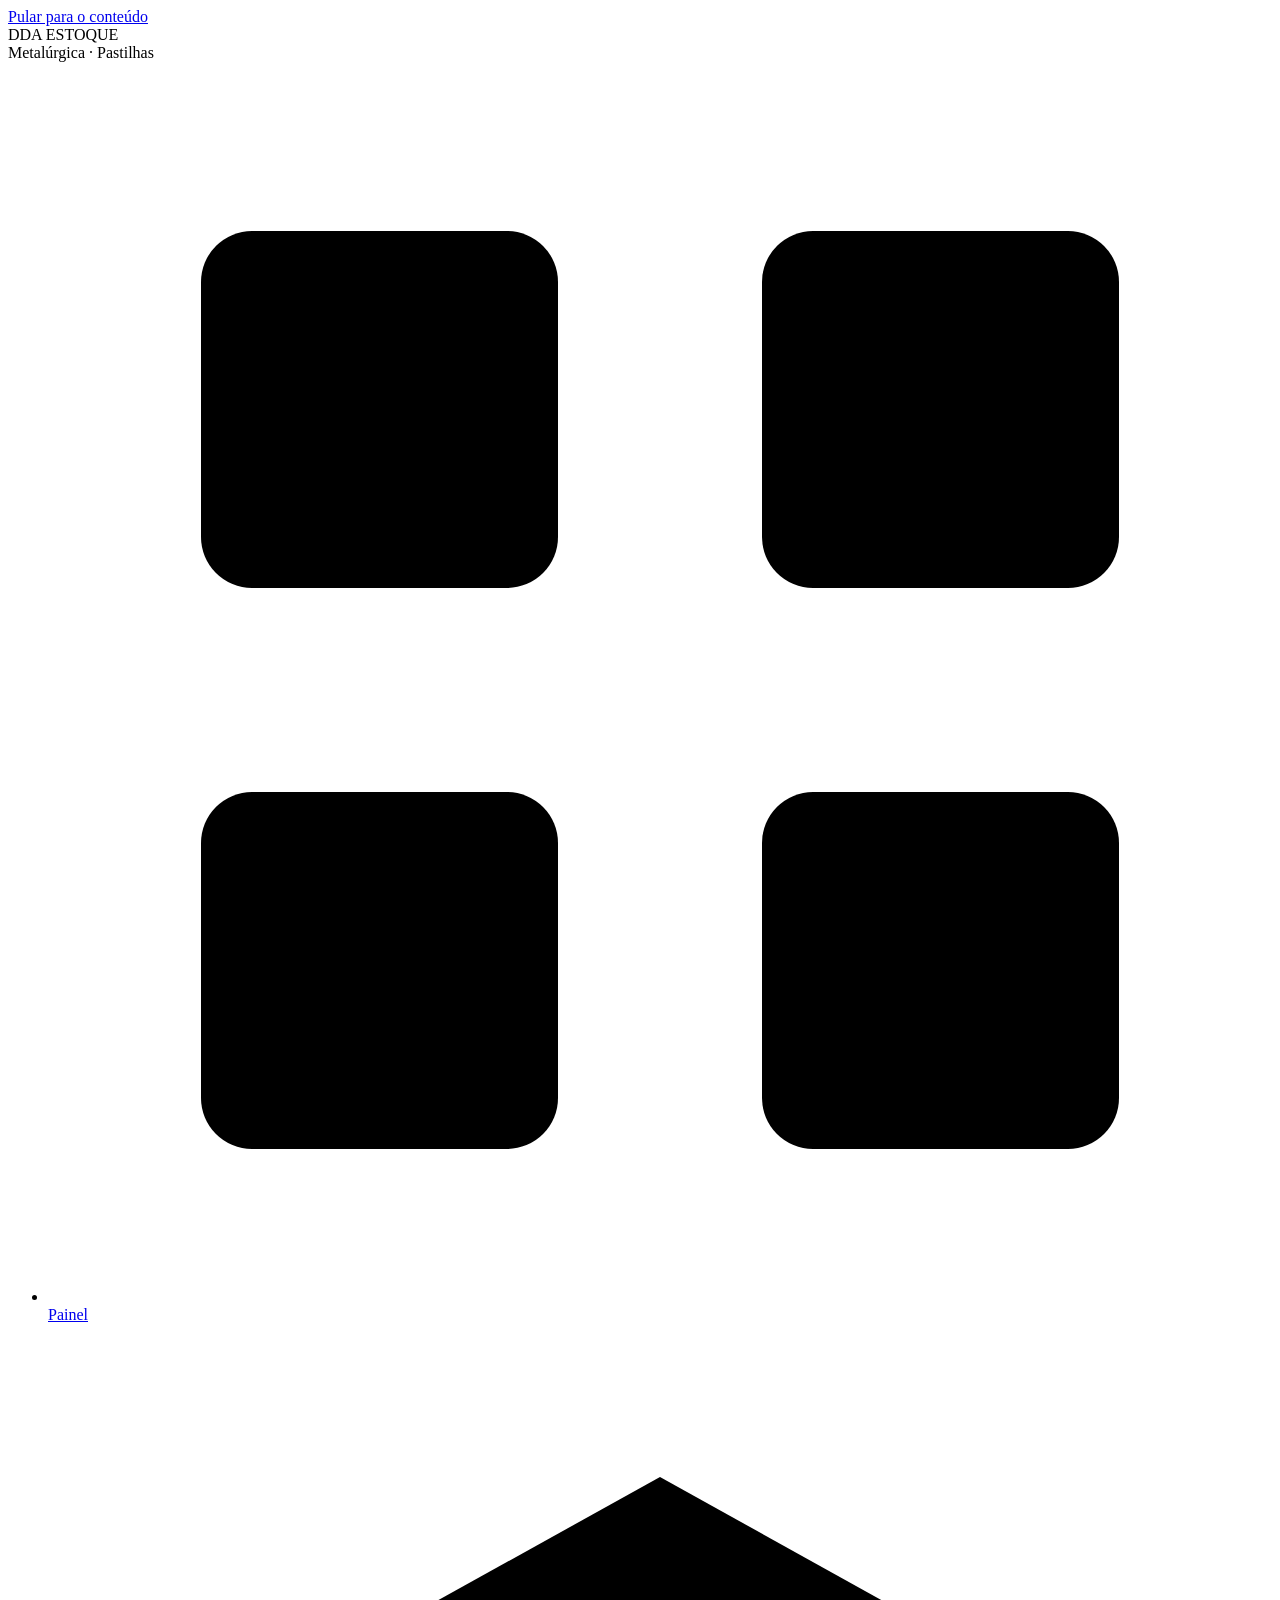
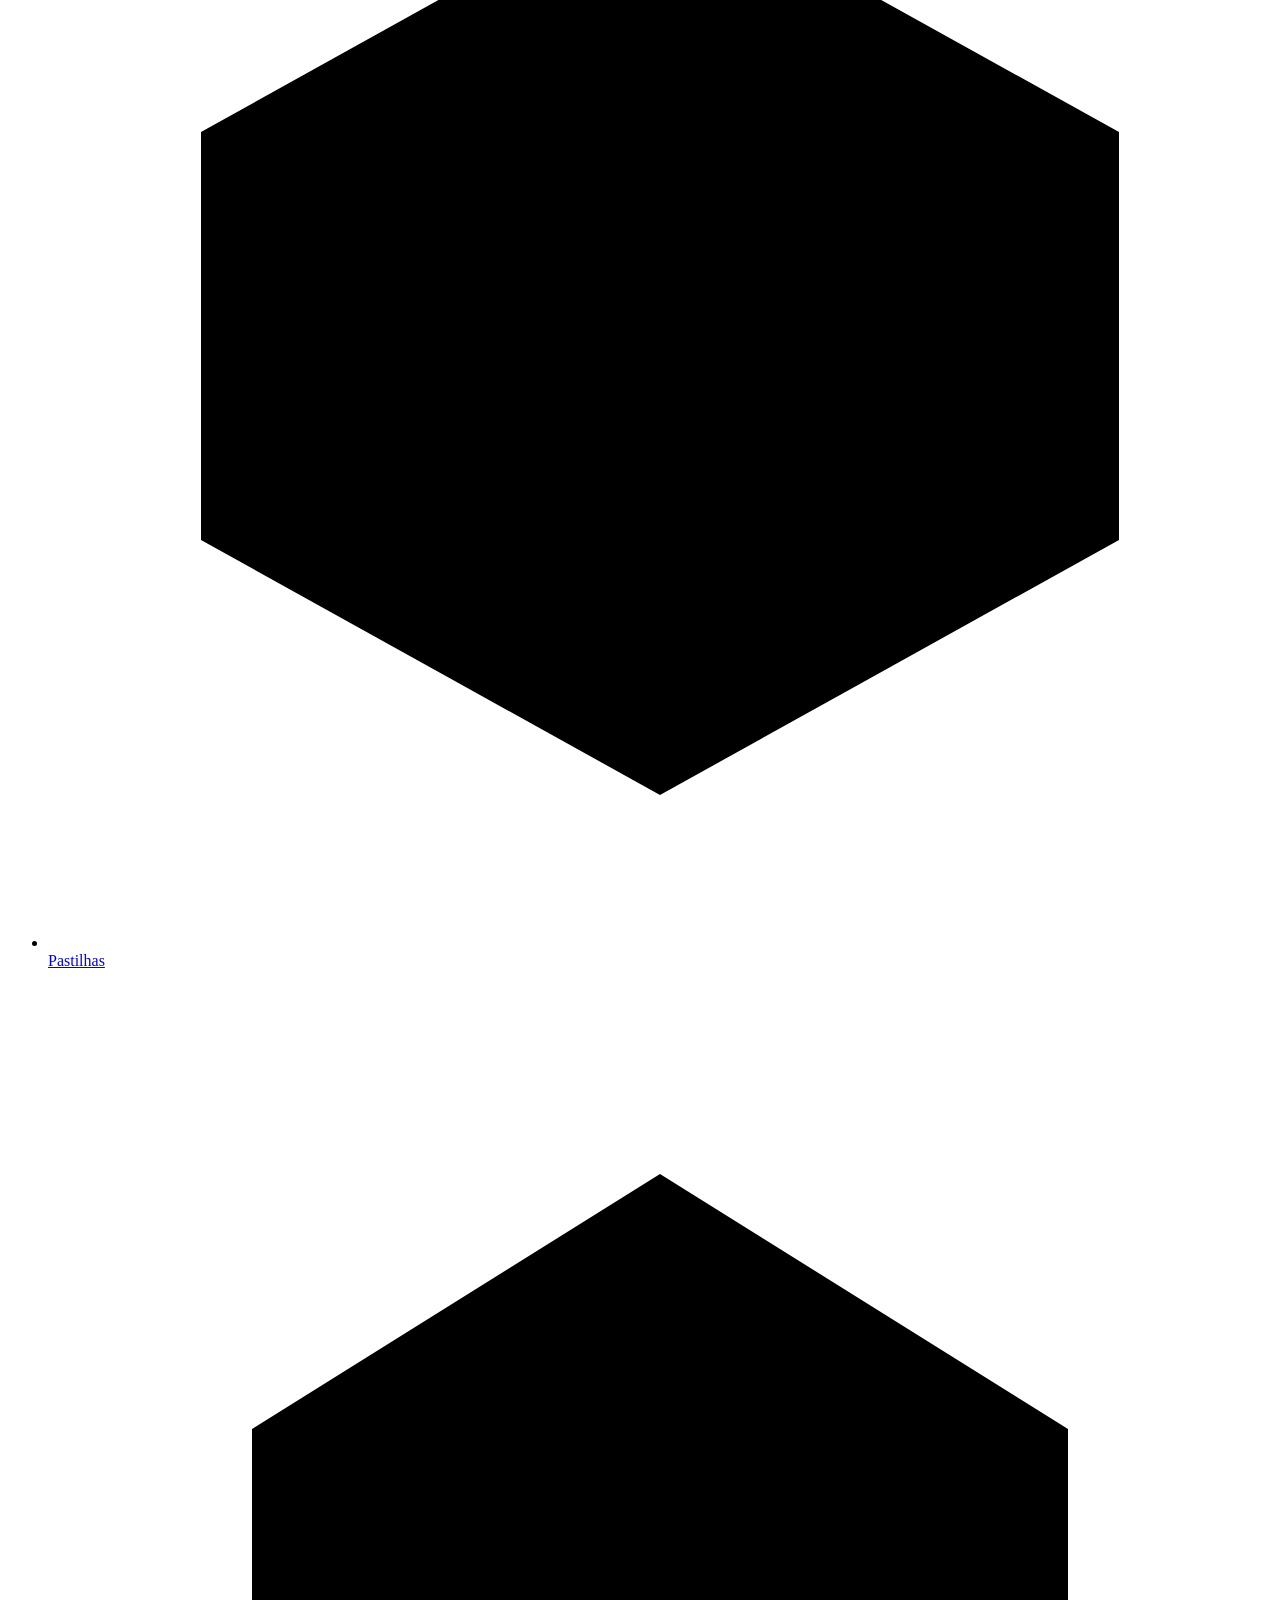
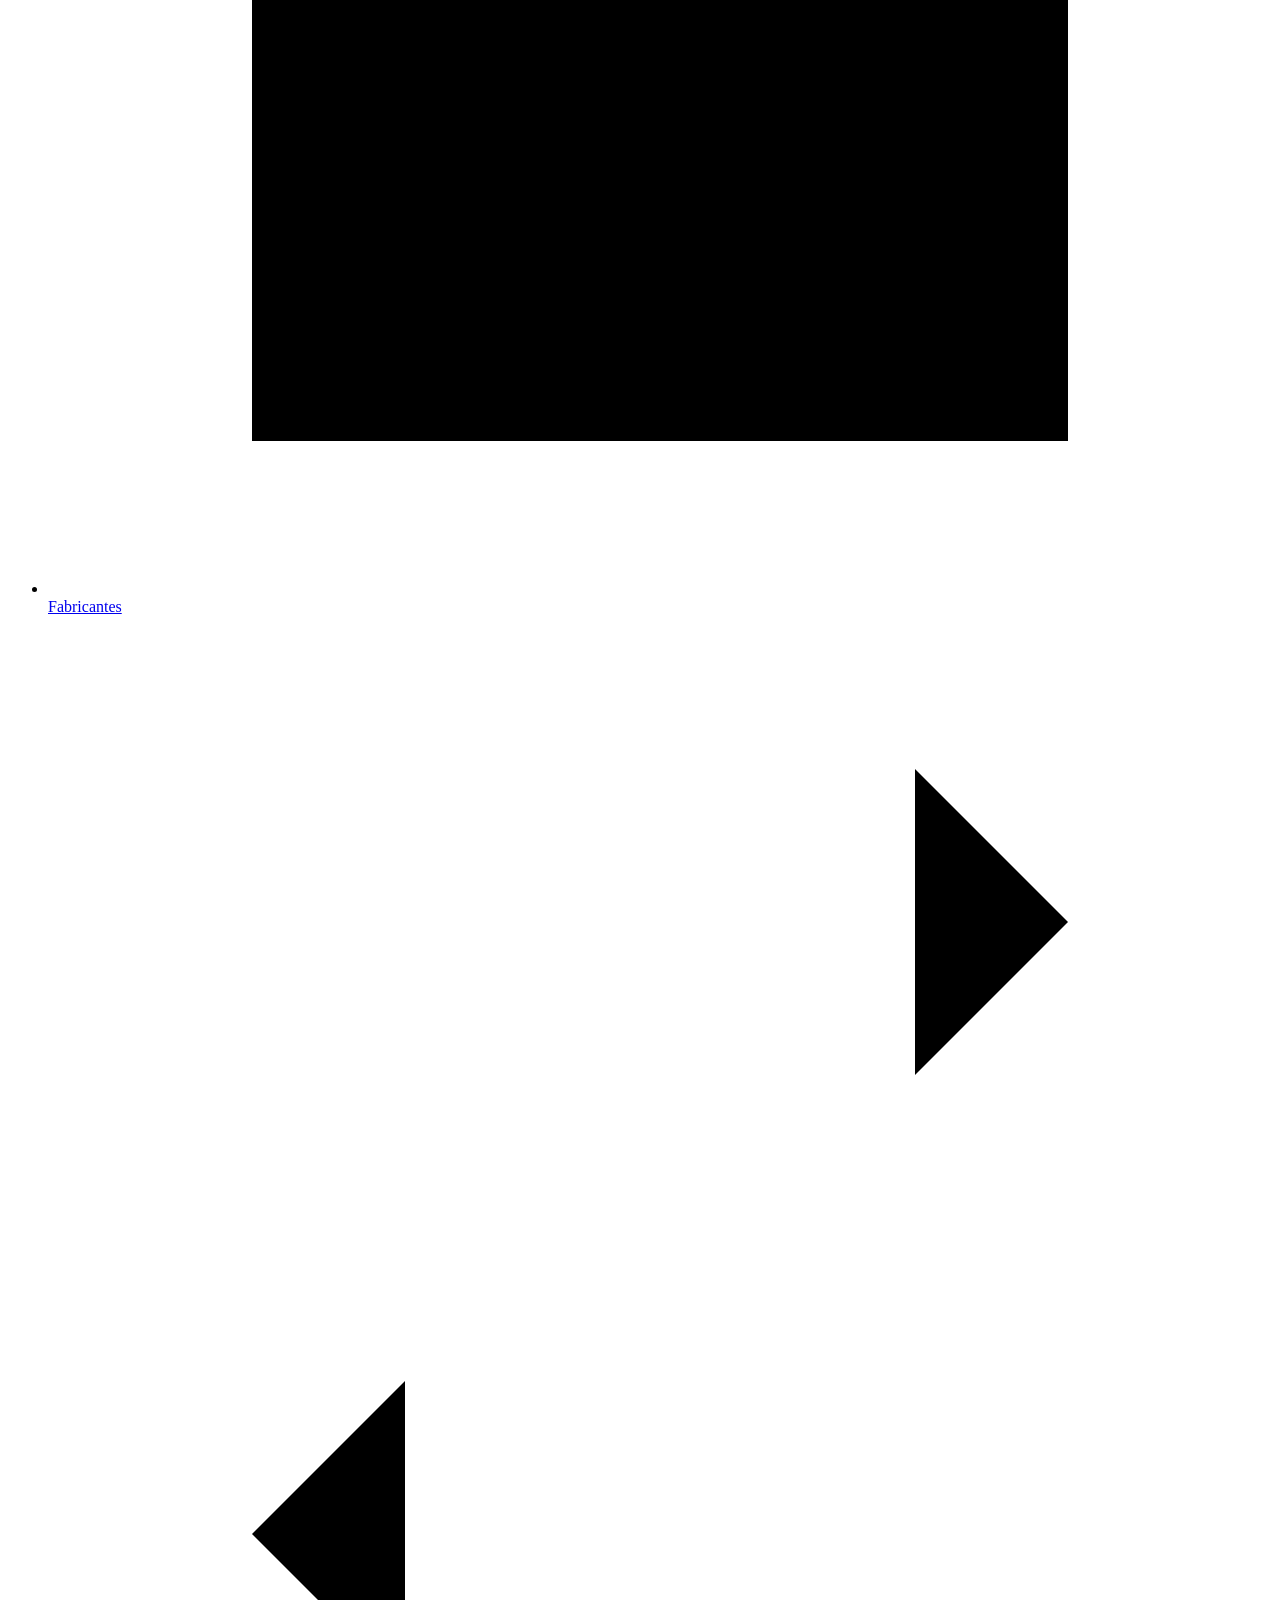
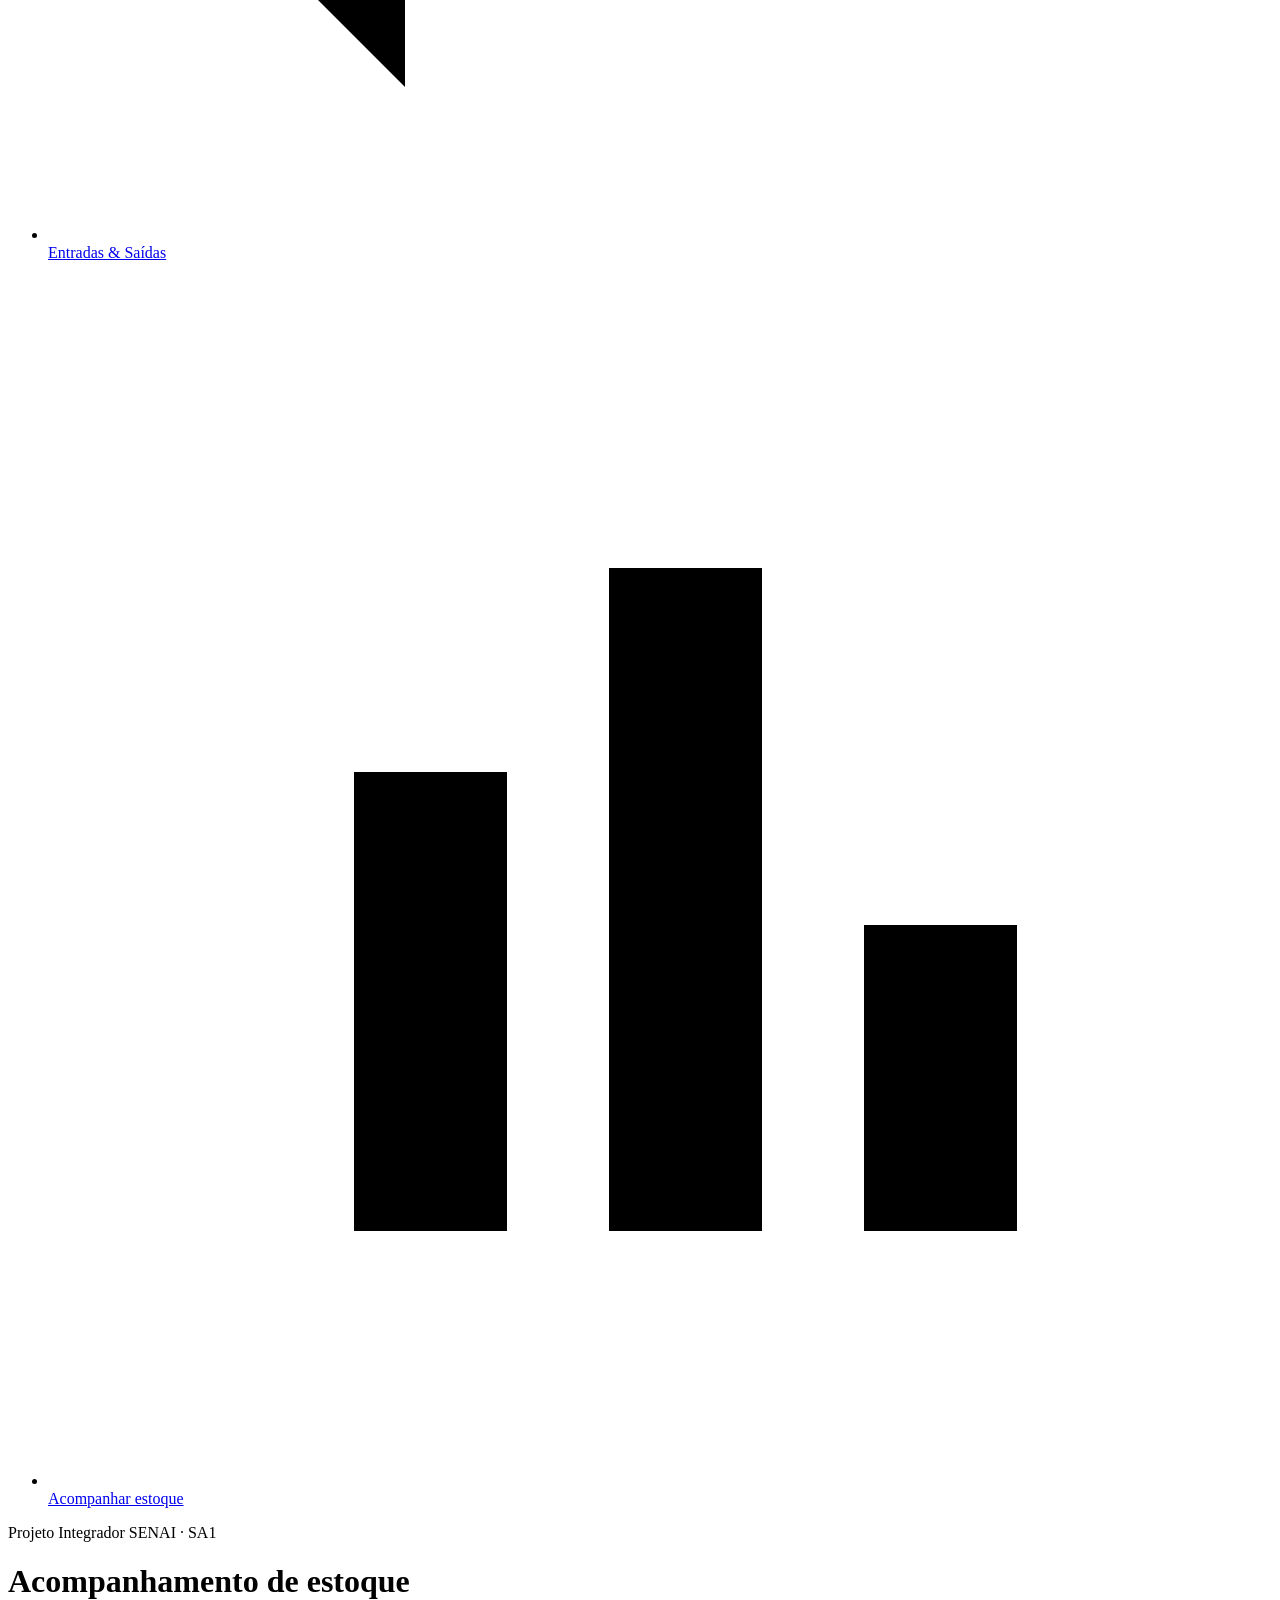
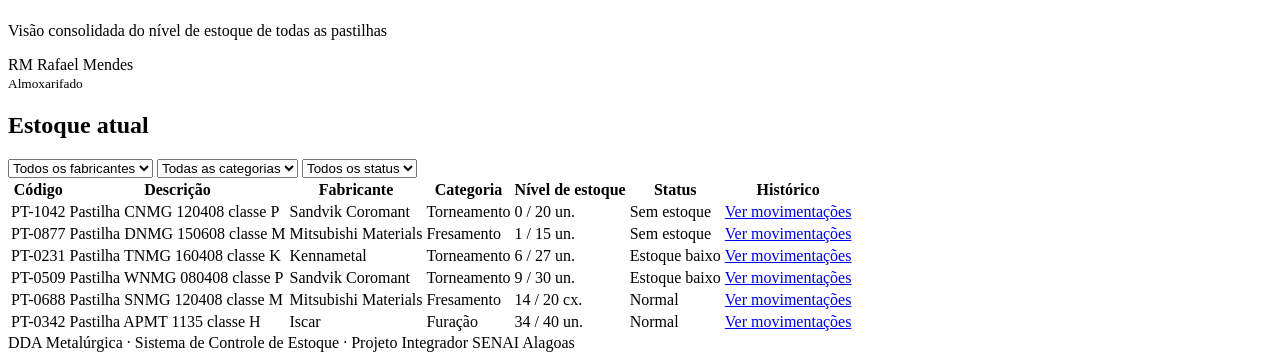
==== estoque.html @ 51c49572 "SA1 Versão 1" ====
<!DOCTYPE html>
<html lang="pt-BR">
<head>
<meta charset="UTF-8">
<meta name="viewport" content="width=device-width, initial-scale=1.0">
<title>Acompanhamento de Estoque · DDA Metalúrgica</title>
<link rel="preconnect" href="https://fonts.googleapis.com">
<link href="https://fonts.googleapis.com/css2?family=Oswald:wght@500;600;700&family=Inter:wght@400;500;600;700&family=IBM+Plex+Mono:wght@400;500&display=swap" rel="stylesheet">
<link rel="stylesheet" href="css/style.css">
</head>
<body>
<a class="skip-link" href="#conteudo">Pular para o conteúdo</a>

<div class="app-shell">

  <aside class="sidebar">
    <div class="brand">
      <div class="brand__mark">DDA <span>ESTOQUE</span></div>
      <div class="brand__sub">Metalúrgica &middot; Pastilhas</div>
    </div>
    <ul class="nav">
      <li class="nav__item">
        <a href="index.html">
          <svg class="nav__icon" viewBox="0 0 24 24"><rect x="3" y="3" width="7" height="7" rx="1"/><rect x="14" y="3" width="7" height="7" rx="1"/><rect x="3" y="14" width="7" height="7" rx="1"/><rect x="14" y="14" width="7" height="7" rx="1"/></svg>
          Painel
        </a>
      </li>
      <li class="nav__item">
        <a href="pastilhas.html">
          <svg class="nav__icon" viewBox="0 0 24 24"><path d="M21 8 12 3 3 8l9 5 9-5Z"/><path d="M3 8v8l9 5 9-5V8"/><path d="M12 13v8"/></svg>
          Pastilhas
        </a>
      </li>
      <li class="nav__item">
        <a href="fabricantes.html">
          <svg class="nav__icon" viewBox="0 0 24 24"><path d="M4 21V9l8-5 8 5v12"/><path d="M9 21v-6h6v6"/><path d="M9 9h.01M9 13h.01M15 9h.01M15 13h.01"/></svg>
          Fabricantes
        </a>
      </li>
      <li class="nav__item">
        <a href="movimentacoes.html">
          <svg class="nav__icon" viewBox="0 0 24 24"><path d="M17 3v6l3-3"/><path d="M17 9l-3-3"/><path d="M7 21v-6l-3 3"/><path d="M7 15l3 3"/><path d="M17 9H7"/><path d="M7 15h10"/></svg>
          Entradas &amp; Saídas
        </a>
      </li>
      <li class="nav__item">
        <a href="estoque.html" class="is-active" aria-current="page">
          <svg class="nav__icon" viewBox="0 0 24 24"><path d="M4 19h16"/><rect x="6" y="10" width="3" height="9"/><rect x="11" y="6" width="3" height="13"/><rect x="16" y="13" width="3" height="6"/></svg>
          Acompanhar estoque
        </a>
      </li>
    </ul>
    <div class="sidebar__footer">Projeto Integrador SENAI · SA1</div>
  </aside>

  <div class="main">
    <header class="topbar">
      <div class="topbar__title">
        <h1>Acompanhamento de estoque</h1>
        <p>Visão consolidada do nível de estoque de todas as pastilhas</p>
      </div>
      <div class="topbar__user">
        <span class="avatar">RM</span>
        <span>Rafael Mendes<br><small>Almoxarifado</small></span>
      </div>
    </header>

    <main id="conteudo" class="content">

      <section aria-labelledby="lista-title">
        <div class="card">
          <div class="card__header">
            <h2 id="lista-title">Estoque atual</h2>
            <div class="filter-bar">
              <select aria-label="Filtrar por fabricante">
                <option value="">Todos os fabricantes</option>
                <option>Sandvik Coromant</option>
                <option>Mitsubishi Materials</option>
                <option>Kennametal</option>
              </select>
              <select aria-label="Filtrar por categoria">
                <option value="">Todas as categorias</option>
                <option>Torneamento</option>
                <option>Fresamento</option>
                <option>Furação</option>
              </select>
              <select aria-label="Filtrar por status">
                <option value="">Todos os status</option>
                <option>Sem estoque</option>
                <option>Estoque baixo</option>
                <option>Normal</option>
              </select>
            </div>
          </div>
          <div class="table-wrap">
            <table>
              <thead>
                <tr>
                  <th scope="col">Código</th>
                  <th scope="col">Descrição</th>
                  <th scope="col">Fabricante</th>
                  <th scope="col">Categoria</th>
                  <th scope="col">Nível de estoque</th>
                  <th scope="col">Status</th>
                  <th scope="col">Histórico</th>
                </tr>
              </thead>
              <tbody>
                <tr>
                  <td data-label="Código"><span class="tag-code">PT-1042</span></td>
                  <td data-label="Descrição">Pastilha CNMG 120408 classe P</td>
                  <td data-label="Fabricante">Sandvik Coromant</td>
                  <td data-label="Categoria">Torneamento</td>
                  <td data-label="Nível">
                    <div class="gauge gauge--out" style="--pct:0%; --min-pct:35%" data-atual="0" data-total="20" data-minimo="7">
                      <div class="gauge__track"><div class="gauge__fill"></div><div class="gauge__min-mark"></div></div>
                      <span class="gauge__value">0 / 20 un.</span>
                    </div>
                  </td>
                  <td data-label="Status"><span class="badge badge--out">Sem estoque</span></td>
                  <td data-label="Histórico"><a href="movimentacoes.html?pastilha=PT-1042">Ver movimentações</a></td>
                </tr>
                <tr>
                  <td data-label="Código"><span class="tag-code">PT-0877</span></td>
                  <td data-label="Descrição">Pastilha DNMG 150608 classe M</td>
                  <td data-label="Fabricante">Mitsubishi Materials</td>
                  <td data-label="Categoria">Fresamento</td>
                  <td data-label="Nível">
                    <div class="gauge gauge--out" style="--pct:5%; --min-pct:30%" data-atual="1" data-total="15" data-minimo="5">
                      <div class="gauge__track"><div class="gauge__fill"></div><div class="gauge__min-mark"></div></div>
                      <span class="gauge__value">1 / 15 un.</span>
                    </div>
                  </td>
                  <td data-label="Status"><span class="badge badge--out">Sem estoque</span></td>
                  <td data-label="Histórico"><a href="movimentacoes.html?pastilha=PT-0877">Ver movimentações</a></td>
                </tr>
                <tr>
                  <td data-label="Código"><span class="tag-code">PT-0231</span></td>
                  <td data-label="Descrição">Pastilha TNMG 160408 classe K</td>
                  <td data-label="Fabricante">Kennametal</td>
                  <td data-label="Categoria">Torneamento</td>
                  <td data-label="Nível">
                    <div class="gauge gauge--low" style="--pct:22%; --min-pct:40%" data-atual="6" data-total="27" data-minimo="11">
                      <div class="gauge__track"><div class="gauge__fill"></div><div class="gauge__min-mark"></div></div>
                      <span class="gauge__value">6 / 27 un.</span>
                    </div>
                  </td>
                  <td data-label="Status"><span class="badge badge--low">Estoque baixo</span></td>
                  <td data-label="Histórico"><a href="movimentacoes.html?pastilha=PT-0231">Ver movimentações</a></td>
                </tr>
                <tr>
                  <td data-label="Código"><span class="tag-code">PT-0509</span></td>
                  <td data-label="Descrição">Pastilha WNMG 080408 classe P</td>
                  <td data-label="Fabricante">Sandvik Coromant</td>
                  <td data-label="Categoria">Torneamento</td>
                  <td data-label="Nível">
                    <div class="gauge gauge--low" style="--pct:30%; --min-pct:35%" data-atual="9" data-total="30" data-minimo="11">
                      <div class="gauge__track"><div class="gauge__fill"></div><div class="gauge__min-mark"></div></div>
                      <span class="gauge__value">9 / 30 un.</span>
                    </div>
                  </td>
                  <td data-label="Status"><span class="badge badge--low">Estoque baixo</span></td>
                  <td data-label="Histórico"><a href="movimentacoes.html?pastilha=PT-0509">Ver movimentações</a></td>
                </tr>
                <tr>
                  <td data-label="Código"><span class="tag-code">PT-0688</span></td>
                  <td data-label="Descrição">Pastilha SNMG 120408 classe M</td>
                  <td data-label="Fabricante">Mitsubishi Materials</td>
                  <td data-label="Categoria">Fresamento</td>
                  <td data-label="Nível">
                    <div class="gauge" style="--pct:70%; --min-pct:20%" data-atual="14" data-total="20" data-minimo="4">
                      <div class="gauge__track"><div class="gauge__fill"></div><div class="gauge__min-mark"></div></div>
                      <span class="gauge__value">14 / 20 cx.</span>
                    </div>
                  </td>
                  <td data-label="Status"><span class="badge badge--ok">Normal</span></td>
                  <td data-label="Histórico"><a href="movimentacoes.html?pastilha=PT-0688">Ver movimentações</a></td>
                </tr>
                <tr>
                  <td data-label="Código"><span class="tag-code">PT-0342</span></td>
                  <td data-label="Descrição">Pastilha APMT 1135 classe H</td>
                  <td data-label="Fabricante">Iscar</td>
                  <td data-label="Categoria">Furação</td>
                  <td data-label="Nível">
                    <div class="gauge" style="--pct:85%; --min-pct:15%" data-atual="34" data-total="40" data-minimo="6">
                      <div class="gauge__track"><div class="gauge__fill"></div><div class="gauge__min-mark"></div></div>
                      <span class="gauge__value">34 / 40 un.</span>
                    </div>
                  </td>
                  <td data-label="Status"><span class="badge badge--ok">Normal</span></td>
                  <td data-label="Histórico"><a href="movimentacoes.html?pastilha=PT-0342">Ver movimentações</a></td>
                </tr>
              </tbody>
            </table>
          </div>
        </div>
      </section>

      <footer class="page-footer">DDA Metalúrgica &middot; Sistema de Controle de Estoque &middot; Projeto Integrador SENAI Alagoas</footer>
    </main>
  </div>
</div>
<script src="js/app.js" defer></script>
</body>
</html>
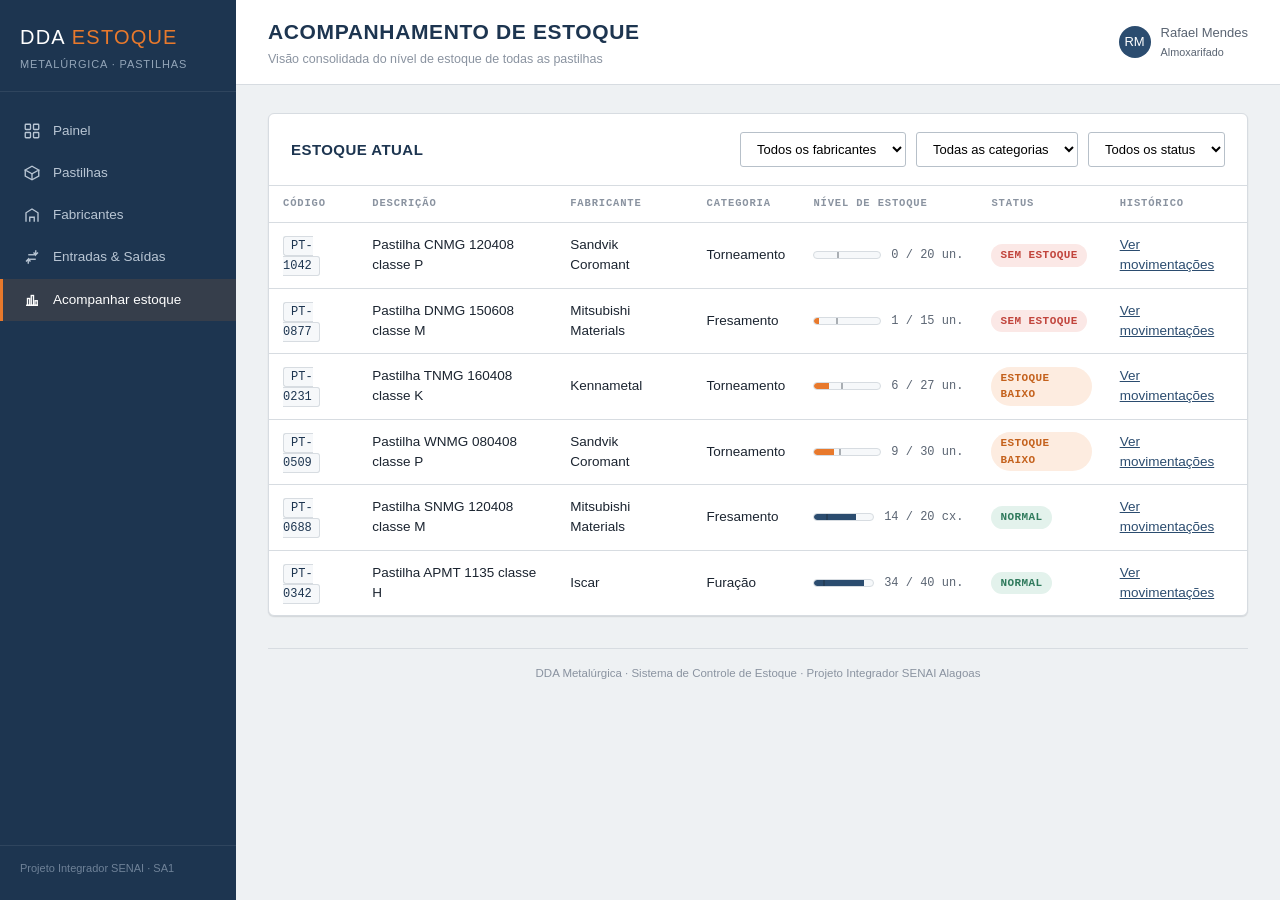
==== commit 01984807: "Fix stylesheet and script paths in estoque.html" ====
--- a/estoque.html
+++ b/estoque.html
@@ -6,7 +6,7 @@
 <title>Acompanhamento de Estoque · DDA Metalúrgica</title>
 <link rel="preconnect" href="https://fonts.googleapis.com">
 <link href="https://fonts.googleapis.com/css2?family=Oswald:wght@500;600;700&family=Inter:wght@400;500;600;700&family=IBM+Plex+Mono:wght@400;500&display=swap" rel="stylesheet">
-<link rel="stylesheet" href="css/style.css">
+<link rel="stylesheet" href="style.css">
 </head>
 <body>
 <a class="skip-link" href="#conteudo">Pular para o conteúdo</a>
@@ -200,6 +200,6 @@
     </main>
   </div>
 </div>
-<script src="js/app.js" defer></script>
+<script src="app.js" defer></script>
 </body>
 </html>
--- a/style.css
+++ b/style.css
@@ -0,0 +1,761 @@
+/* ======================================================
+   DDA Metalúrgica — Sistema de Controle de Estoque
+   Design tokens: paleta industrial (aço, laranja de segurança)
+   ====================================================== */
+
+:root {
+  /* Cor */
+  --bg: #eef1f3;
+  --surface: #ffffff;
+  --surface-alt: #f6f8fa;
+  --ink: #1b2430;
+  --ink-soft: #5a6472;
+  --ink-faint: #8a93a0;
+  --steel: #2b4c6f;
+  --steel-dark: #1d3550;
+  --steel-tint: #e4ebf1;
+  --accent: #e8792c;
+  --accent-dark: #c4611c;
+  --accent-tint: #fdece0;
+  --success: #2f7a5c;
+  --success-tint: #e3f2ec;
+  --danger: #c1443c;
+  --danger-tint: #fbe8e6;
+  --border: #d7dce1;
+  --border-strong: #b7c0c9;
+
+  /* Tipografia */
+  --font-display: 'Oswald', 'Arial Narrow', sans-serif;
+  --font-body: 'Inter', -apple-system, 'Segoe UI', sans-serif;
+  --font-mono: 'IBM Plex Mono', 'Courier New', monospace;
+
+  /* Escala */
+  --radius-s: 3px;
+  --radius-m: 6px;
+  --shadow-card: 0 1px 2px rgba(27, 36, 48, 0.06), 0 1px 1px rgba(27, 36, 48, 0.08);
+  --sidebar-w: 236px;
+}
+
+* { box-sizing: border-box; }
+html, body { margin: 0; padding: 0; }
+
+body {
+  font-family: var(--font-body);
+  background: var(--bg);
+  color: var(--ink);
+  font-size: 15px;
+  line-height: 1.5;
+  -webkit-font-smoothing: antialiased;
+}
+
+h1, h2, h3, h4 {
+  font-family: var(--font-display);
+  color: var(--steel-dark);
+  text-transform: uppercase;
+  letter-spacing: 0.03em;
+  margin: 0 0 4px;
+  font-weight: 600;
+}
+
+p { margin: 0 0 12px; color: var(--ink-soft); }
+
+a { color: var(--steel); }
+
+button, input, select, textarea { font-family: inherit; font-size: inherit; }
+
+/* ----------------------------------------------------
+   Layout: sidebar + main
+   ---------------------------------------------------- */
+
+.app-shell {
+  display: flex;
+  min-height: 100vh;
+}
+
+.sidebar {
+  width: var(--sidebar-w);
+  flex-shrink: 0;
+  background: var(--steel-dark);
+  color: #cfdae6;
+  padding: 0 0 24px;
+  display: flex;
+  flex-direction: column;
+}
+
+.brand {
+  padding: 22px 20px 18px;
+  border-bottom: 1px solid rgba(255,255,255,0.08);
+}
+
+.brand__mark {
+  font-family: var(--font-display);
+  font-size: 20px;
+  color: #fff;
+  letter-spacing: 0.06em;
+  display: flex;
+  align-items: baseline;
+  gap: 6px;
+}
+
+.brand__mark span {
+  color: var(--accent);
+}
+
+.brand__sub {
+  font-size: 11px;
+  color: #93a5b8;
+  text-transform: uppercase;
+  letter-spacing: 0.08em;
+  margin-top: 4px;
+}
+
+.nav {
+  list-style: none;
+  margin: 18px 0 0;
+  padding: 0;
+  flex: 1;
+}
+
+.nav__item a {
+  display: flex;
+  align-items: center;
+  gap: 12px;
+  padding: 11px 20px;
+  color: #b9c6d4;
+  text-decoration: none;
+  font-size: 13.5px;
+  font-weight: 500;
+  border-left: 3px solid transparent;
+  transition: background 0.15s, color 0.15s, border-color 0.15s;
+}
+
+.nav__item a:hover {
+  background: rgba(255,255,255,0.05);
+  color: #fff;
+}
+
+.nav__item a.is-active {
+  background: rgba(232,121,44,0.12);
+  border-left-color: var(--accent);
+  color: #fff;
+}
+
+.nav__icon {
+  width: 18px;
+  height: 18px;
+  flex-shrink: 0;
+  stroke: currentColor;
+  fill: none;
+  stroke-width: 1.8;
+}
+
+.sidebar__footer {
+  padding: 14px 20px 0;
+  font-size: 11px;
+  color: #6f8298;
+  border-top: 1px solid rgba(255,255,255,0.08);
+  margin-top: 12px;
+  padding-top: 14px;
+}
+
+.main {
+  flex: 1;
+  min-width: 0;
+  display: flex;
+  flex-direction: column;
+}
+
+.topbar {
+  background: var(--surface);
+  border-bottom: 1px solid var(--border);
+  padding: 16px 32px;
+  display: flex;
+  align-items: center;
+  justify-content: space-between;
+  gap: 16px;
+}
+
+.topbar__title h1 { font-size: 21px; margin-bottom: 2px; }
+.topbar__title p { margin: 0; font-size: 12.5px; color: var(--ink-faint); }
+
+.topbar__user {
+  display: flex;
+  align-items: center;
+  gap: 10px;
+  font-size: 13px;
+  color: var(--ink-soft);
+}
+
+.avatar {
+  width: 32px;
+  height: 32px;
+  border-radius: 50%;
+  background: var(--steel);
+  color: #fff;
+  display: flex;
+  align-items: center;
+  justify-content: center;
+  font-family: var(--font-display);
+  font-size: 13px;
+}
+
+.content {
+  padding: 28px 32px 48px;
+  flex: 1;
+}
+
+/* ----------------------------------------------------
+   Componentes utilitários
+   ---------------------------------------------------- */
+
+.eyebrow {
+  font-family: var(--font-mono);
+  font-size: 11px;
+  text-transform: uppercase;
+  letter-spacing: 0.12em;
+  color: var(--accent-dark);
+  margin-bottom: 6px;
+  display: block;
+}
+
+.card {
+  background: var(--surface);
+  border: 1px solid var(--border);
+  border-radius: var(--radius-m);
+  box-shadow: var(--shadow-card);
+}
+
+.card__header {
+  padding: 18px 22px;
+  border-bottom: 1px solid var(--border);
+  display: flex;
+  align-items: center;
+  justify-content: space-between;
+  gap: 12px;
+  flex-wrap: wrap;
+}
+
+.card__header h2 { font-size: 15px; margin: 0; }
+.card__body { padding: 22px; }
+
+.grid {
+  display: grid;
+  gap: 20px;
+}
+
+.grid--stats { grid-template-columns: repeat(4, 1fr); }
+.grid--2col { grid-template-columns: 1.15fr 1fr; align-items: start; }
+.grid--form { grid-template-columns: repeat(2, 1fr); gap: 16px 20px; }
+
+/* Botões */
+
+.btn {
+  display: inline-flex;
+  align-items: center;
+  gap: 8px;
+  padding: 10px 18px;
+  border-radius: var(--radius-s);
+  border: 1px solid transparent;
+  font-size: 13.5px;
+  font-weight: 600;
+  cursor: pointer;
+  text-decoration: none;
+  transition: filter 0.15s, background 0.15s;
+}
+
+.btn:focus-visible {
+  outline: 2px solid var(--steel);
+  outline-offset: 2px;
+}
+
+.btn--primary { background: var(--steel); color: #fff; }
+.btn--primary:hover { background: var(--steel-dark); }
+
+.btn--accent { background: var(--accent); color: #fff; }
+.btn--accent:hover { background: var(--accent-dark); }
+
+.btn--ghost { background: transparent; color: var(--ink-soft); border-color: var(--border-strong); }
+.btn--ghost:hover { background: var(--surface-alt); color: var(--ink); }
+
+.btn--danger-ghost { background: transparent; color: var(--danger); border-color: var(--danger); }
+.btn--danger-ghost:hover { background: var(--danger-tint); }
+
+.btn--sm { padding: 6px 12px; font-size: 12.5px; }
+
+/* Formulários */
+
+.field {
+  display: flex;
+  flex-direction: column;
+  gap: 6px;
+  margin-bottom: 4px;
+}
+
+.field--full { grid-column: 1 / -1; }
+
+.field label {
+  font-size: 12.5px;
+  font-weight: 600;
+  color: var(--ink);
+  display: flex;
+  align-items: center;
+  gap: 6px;
+}
+
+.field .required { color: var(--accent-dark); }
+
+.help-icon {
+  width: 14px;
+  height: 14px;
+  border-radius: 50%;
+  border: 1px solid var(--ink-faint);
+  color: var(--ink-faint);
+  font-size: 10px;
+  display: inline-flex;
+  align-items: center;
+  justify-content: center;
+  font-style: normal;
+  cursor: help;
+}
+
+.field input,
+.field select,
+.field textarea {
+  padding: 10px 12px;
+  border: 1px solid var(--border-strong);
+  border-radius: var(--radius-s);
+  background: var(--surface);
+  color: var(--ink);
+}
+
+.field input:focus,
+.field select:focus,
+.field textarea:focus {
+  outline: none;
+  border-color: var(--steel);
+  box-shadow: 0 0 0 3px rgba(43,76,111,0.15);
+}
+
+.field small {
+  font-size: 11.5px;
+  color: var(--ink-faint);
+}
+
+.field-error {
+  font-size: 11.5px;
+  color: var(--danger);
+  display: none;
+}
+
+fieldset {
+  border: 1px dashed var(--border-strong);
+  border-radius: var(--radius-m);
+  padding: 16px 18px 4px;
+  margin: 0 0 20px;
+}
+
+legend {
+  font-family: var(--font-mono);
+  font-size: 11px;
+  text-transform: uppercase;
+  letter-spacing: 0.08em;
+  color: var(--ink-soft);
+  padding: 0 6px;
+}
+
+.form-actions {
+  display: flex;
+  justify-content: flex-end;
+  gap: 10px;
+  margin-top: 8px;
+  padding-top: 16px;
+  border-top: 1px solid var(--border);
+}
+
+/* Tabelas */
+
+.table-wrap { overflow-x: auto; }
+
+table {
+  width: 100%;
+  border-collapse: collapse;
+  font-size: 13.5px;
+}
+
+thead th {
+  text-align: left;
+  font-family: var(--font-mono);
+  font-size: 10.5px;
+  text-transform: uppercase;
+  letter-spacing: 0.08em;
+  color: var(--ink-faint);
+  border-bottom: 1px solid var(--border);
+  padding: 10px 14px;
+  white-space: nowrap;
+}
+
+tbody td {
+  padding: 12px 14px;
+  border-bottom: 1px solid var(--border);
+  color: var(--ink);
+  vertical-align: middle;
+}
+
+tbody tr:hover { background: var(--surface-alt); }
+tbody tr:last-child td { border-bottom: none; }
+
+.mono { font-family: var(--font-mono); font-size: 13px; }
+
+.row-actions { display: flex; gap: 6px; justify-content: flex-end; }
+
+.icon-btn {
+  width: 30px;
+  height: 30px;
+  display: inline-flex;
+  align-items: center;
+  justify-content: center;
+  border: 1px solid var(--border);
+  background: var(--surface);
+  border-radius: var(--radius-s);
+  color: var(--ink-soft);
+  cursor: pointer;
+}
+.icon-btn:hover { color: var(--steel); border-color: var(--steel); }
+.icon-btn.danger:hover { color: var(--danger); border-color: var(--danger); }
+.icon-btn svg { width: 15px; height: 15px; stroke: currentColor; fill: none; stroke-width: 1.8; }
+
+/* Badges / status */
+
+.badge {
+  display: inline-flex;
+  align-items: center;
+  gap: 5px;
+  padding: 3px 9px;
+  border-radius: 999px;
+  font-size: 11px;
+  font-weight: 600;
+  font-family: var(--font-mono);
+  text-transform: uppercase;
+  letter-spacing: 0.04em;
+}
+
+.badge--ok { background: var(--success-tint); color: var(--success); }
+.badge--low { background: var(--accent-tint); color: var(--accent-dark); }
+.badge--out { background: var(--danger-tint); color: var(--danger); }
+.badge--in { background: var(--success-tint); color: var(--success); }
+.badge--outmv { background: var(--danger-tint); color: var(--danger); }
+
+/* ----------------------------------------------------
+   Elemento assinatura: gauge de nível de estoque
+   ---------------------------------------------------- */
+
+.gauge {
+  display: flex;
+  align-items: center;
+  gap: 10px;
+  min-width: 150px;
+}
+
+.gauge__track {
+  position: relative;
+  flex: 1;
+  height: 8px;
+  background: var(--surface-alt);
+  border: 1px solid var(--border);
+  border-radius: 4px;
+  overflow: hidden;
+}
+
+.gauge__fill {
+  position: absolute;
+  inset: 0;
+  width: var(--pct, 50%);
+  background: var(--steel);
+  border-radius: 4px 0 0 4px;
+}
+
+.gauge--low .gauge__fill { background: var(--accent); }
+.gauge--out .gauge__fill { background: var(--danger); }
+
+.gauge__min-mark {
+  position: absolute;
+  top: -2px;
+  bottom: -2px;
+  left: var(--min-pct, 30%);
+  width: 2px;
+  background: var(--ink);
+  opacity: 0.35;
+}
+
+.gauge__value {
+  font-family: var(--font-mono);
+  font-size: 12px;
+  color: var(--ink-soft);
+  white-space: nowrap;
+}
+
+/* Stat cards */
+
+.stat-card {
+  background: var(--surface);
+  border: 1px solid var(--border);
+  border-radius: var(--radius-m);
+  box-shadow: var(--shadow-card);
+  padding: 18px 20px;
+}
+
+.stat-card__label {
+  font-family: var(--font-mono);
+  font-size: 11px;
+  text-transform: uppercase;
+  letter-spacing: 0.08em;
+  color: var(--ink-faint);
+  margin-bottom: 10px;
+  display: block;
+}
+
+.stat-card__value {
+  font-family: var(--font-display);
+  font-size: 32px;
+  color: var(--steel-dark);
+  line-height: 1;
+}
+
+.stat-card__value.is-alert { color: var(--danger); }
+.stat-card__value.is-warn { color: var(--accent-dark); }
+
+.stat-card__delta {
+  font-size: 12px;
+  color: var(--ink-faint);
+  margin-top: 6px;
+}
+
+/* Quick actions no dashboard */
+
+.quick-actions {
+  display: flex;
+  gap: 12px;
+  flex-wrap: wrap;
+}
+
+.quick-action {
+  flex: 1;
+  min-width: 160px;
+  display: flex;
+  align-items: center;
+  gap: 12px;
+  padding: 16px 18px;
+  background: var(--surface);
+  border: 1px solid var(--border);
+  border-radius: var(--radius-m);
+  text-decoration: none;
+  color: var(--ink);
+  transition: border-color 0.15s, transform 0.1s;
+}
+
+.quick-action:hover {
+  border-color: var(--steel);
+  transform: translateY(-1px);
+}
+
+.quick-action__icon {
+  width: 36px;
+  height: 36px;
+  border-radius: var(--radius-s);
+  background: var(--steel-tint);
+  color: var(--steel);
+  display: flex;
+  align-items: center;
+  justify-content: center;
+  flex-shrink: 0;
+}
+.quick-action__icon svg { width: 18px; height: 18px; stroke: currentColor; fill: none; stroke-width: 1.8; }
+
+.quick-action__title { font-weight: 600; font-size: 13.5px; }
+.quick-action__sub { font-size: 11.5px; color: var(--ink-faint); }
+
+/* Filtros */
+
+.filter-bar {
+  display: flex;
+  gap: 10px;
+  flex-wrap: wrap;
+  align-items: center;
+}
+
+.filter-bar input[type="search"],
+.filter-bar select {
+  padding: 8px 12px;
+  border: 1px solid var(--border-strong);
+  border-radius: var(--radius-s);
+  background: var(--surface);
+  font-size: 13px;
+}
+
+.filter-bar input[type="search"] { min-width: 200px; }
+
+/* Empty state */
+
+.empty-state {
+  text-align: center;
+  padding: 40px 20px;
+  color: var(--ink-faint);
+}
+.empty-state h3 { color: var(--ink-soft); font-size: 15px; margin-bottom: 6px; }
+.empty-state p { max-width: 320px; margin: 0 auto; }
+
+/* Toggle segmentado (entrada/saída) */
+
+.segmented {
+  display: inline-flex;
+  border: 1px solid var(--border-strong);
+  border-radius: var(--radius-s);
+  overflow: hidden;
+}
+
+.segmented input { display: none; }
+
+.segmented label {
+  padding: 9px 20px;
+  font-size: 13px;
+  font-weight: 600;
+  cursor: pointer;
+  color: var(--ink-soft);
+  background: var(--surface);
+  border-right: 1px solid var(--border-strong);
+}
+.segmented label:last-child { border-right: none; }
+
+.segmented input:checked + label.seg--in { background: var(--success-tint); color: var(--success); }
+.segmented input:checked + label.seg--out { background: var(--danger-tint); color: var(--danger); }
+
+.tag-code {
+  font-family: var(--font-mono);
+  font-size: 12px;
+  background: var(--surface-alt);
+  border: 1px solid var(--border);
+  padding: 2px 7px;
+  border-radius: var(--radius-s);
+  color: var(--steel-dark);
+}
+
+footer.page-footer {
+  margin-top: 32px;
+  padding-top: 16px;
+  border-top: 1px solid var(--border);
+  font-size: 11.5px;
+  color: var(--ink-faint);
+  text-align: center;
+}
+
+.visually-hidden {
+  position: absolute;
+  width: 1px;
+  height: 1px;
+  padding: 0;
+  margin: -1px;
+  overflow: hidden;
+  clip: rect(0,0,0,0);
+  white-space: nowrap;
+  border: 0;
+}
+
+/* Toast de feedback */
+
+.toast-container {
+  position: fixed;
+  right: 20px;
+  bottom: 20px;
+  display: flex;
+  flex-direction: column;
+  gap: 8px;
+  z-index: 200;
+}
+
+.toast {
+  background: var(--ink);
+  color: #fff;
+  padding: 12px 18px;
+  border-radius: var(--radius-s);
+  font-size: 13px;
+  box-shadow: 0 4px 12px rgba(0,0,0,0.18);
+  opacity: 0;
+  transform: translateY(8px);
+  transition: opacity 0.2s, transform 0.2s;
+  border-left: 4px solid var(--steel);
+}
+
+.toast.is-visible { opacity: 1; transform: translateY(0); }
+.toast--success { border-left-color: var(--success); }
+.toast--error { border-left-color: var(--danger); }
+
+/* Skip link para acessibilidade */
+.skip-link {
+  position: absolute;
+  left: -999px;
+  top: 0;
+  background: var(--steel);
+  color: #fff;
+  padding: 10px 16px;
+  z-index: 100;
+}
+.skip-link:focus { left: 12px; top: 12px; }
+
+/* ----------------------------------------------------
+   Responsividade
+   ---------------------------------------------------- */
+
+@media (max-width: 1080px) {
+  .grid--stats { grid-template-columns: repeat(2, 1fr); }
+  .grid--2col { grid-template-columns: 1fr; }
+}
+
+@media (max-width: 860px) {
+  .app-shell { flex-direction: column; }
+
+  .sidebar {
+    width: 100%;
+    flex-direction: row;
+    align-items: center;
+    padding: 0;
+  }
+
+  .brand { border-bottom: none; padding: 12px 16px; }
+  .brand__sub { display: none; }
+
+  .nav {
+    display: flex;
+    margin: 0;
+    overflow-x: auto;
+  }
+
+  .nav__item a {
+    padding: 12px 14px;
+    border-left: none;
+    border-bottom: 3px solid transparent;
+    white-space: nowrap;
+  }
+
+  .nav__item a.is-active { border-left: none; border-bottom-color: var(--accent); }
+  .sidebar__footer { display: none; }
+
+  .content { padding: 20px 16px 40px; }
+  .topbar { padding: 14px 16px; }
+  .grid--form { grid-template-columns: 1fr; }
+}
+
+@media (max-width: 600px) {
+  .grid--stats { grid-template-columns: 1fr; }
+  .card__header { flex-direction: column; align-items: flex-start; }
+  .topbar { flex-direction: column; align-items: flex-start; gap: 8px; }
+  .quick-actions { flex-direction: column; }
+  thead { display: none; }
+  table, tbody, tr, td { display: block; width: 100%; }
+  tbody tr { border: 1px solid var(--border); border-radius: var(--radius-m); margin-bottom: 12px; padding: 6px 0; }
+  tbody td { border-bottom: none; display: flex; justify-content: space-between; gap: 12px; }
+  tbody td::before { content: attr(data-label); font-family: var(--font-mono); font-size: 10.5px; text-transform: uppercase; color: var(--ink-faint); }
+}
+
+@media (prefers-reduced-motion: reduce) {
+  * { transition: none !important; animation: none !important; }
+}
